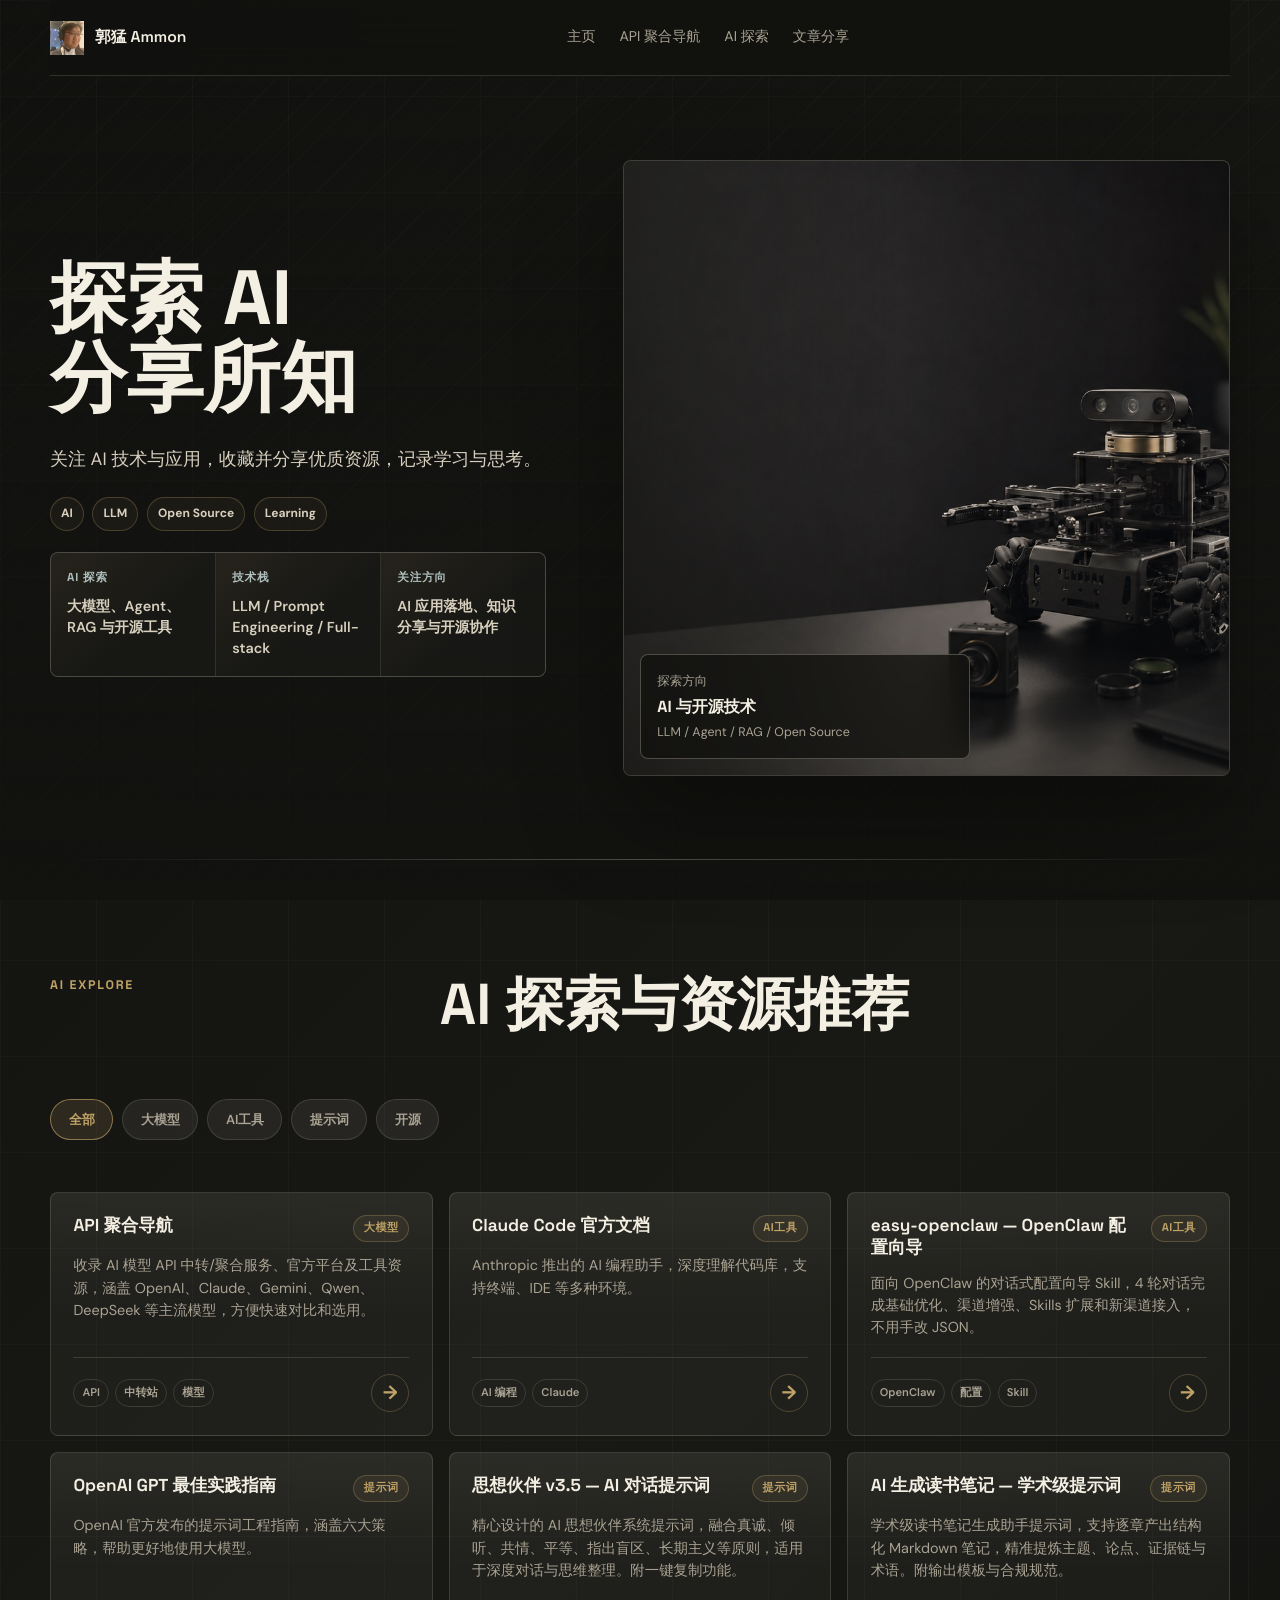
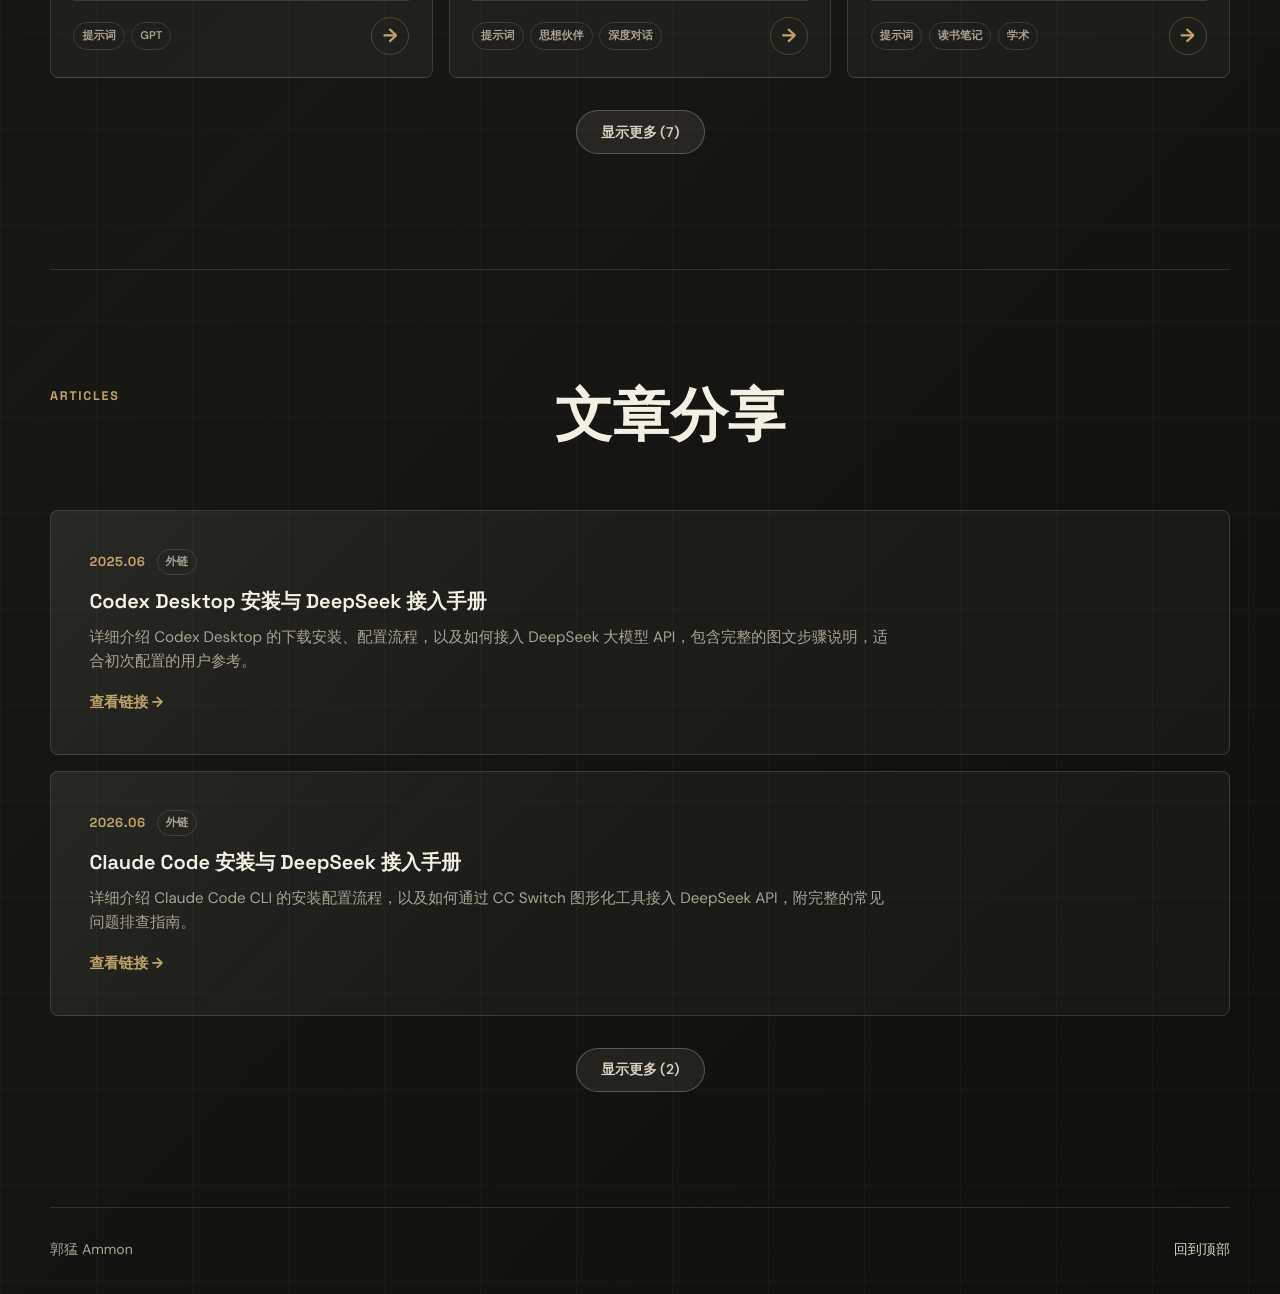
==== docs/index.html @ df8943c5 "初始提交：个人主页" ====
<!DOCTYPE html>
<html lang="zh-CN">

<head>
    <meta charset="UTF-8">
    <meta name="viewport" content="width=device-width, initial-scale=1.0">
    <title>个人主页 | AI 探索与文章分享</title>
    <meta name="description" content="个人主页，分享 AI 探索与文章。">
    <meta name="robots" content="index,follow">
    <link rel="icon" id="favicon" type="image/svg+xml" href="assets/avatar.svg">
    <link rel="preconnect" href="https://fonts.googleapis.com">
    <link rel="preconnect" href="https://fonts.gstatic.com" crossorigin>
    <link
        href="https://fonts.googleapis.com/css2?family=DM+Sans:wght@400;500;700&family=Space+Grotesk:wght@500;600;700&display=swap"
        rel="stylesheet">
    <link rel="stylesheet" href="css/custom.css">
</head>

<body>
    <span id="top" class="top-anchor" aria-hidden="true"></span>
    <div class="page-shell">
        <header class="site-header">
            <a class="brand" href="#top" aria-label="回到顶部">
                <img src="assets/avatar.jpg" alt="郭猛 Ammon" class="brand-avatar" width="34" height="34">
                <span data-i18n="brandName">郭猛 Ammon</span>
            </a>

            <nav class="desktop-nav" aria-label="主导航">
                <a href="#top" data-i18n="navHome">主页</a>
                <a href="api-hub.html" data-i18n="navAPI">API 聚合导航</a>
                <a href="#ai-explore" data-i18n="navAI">AI 探索</a>
                <a href="#articles" data-i18n="navArticles">文章分享</a>
            </nav>

            <div class="header-actions">
                <button class="menu-toggle" type="button" data-menu-toggle aria-label="打开菜单" aria-controls="mobile-menu"
                    aria-expanded="false">
                    <span></span>
                    <span></span>
                </button>
            </div>
        </header>

        <div class="mobile-menu" id="mobile-menu" data-mobile-menu>
            <a href="#top" data-i18n="navHome">主页</a>
            <a href="api-hub.html" data-i18n="navAPI">API 聚合导航</a>
            <a href="#ai-explore" data-i18n="navAI">AI 探索</a>
            <a href="#articles" data-i18n="navArticles">文章分享</a>
        </div>

        <main>
            <!-- Hero 抬头式自我介绍 -->
            <section class="hero section" aria-labelledby="hero-title">
                <div class="hero-copy reveal">
                    <h1 id="hero-title" data-i18n-lines="heroTitle">
                        <span>探索 AI</span>
                        <span>分享所知</span>
                    </h1>
                    <p class="hero-summary" data-i18n="heroSummary">
                        关注 AI 技术与应用，收藏并分享优质资源，记录学习与思考。
                    </p>
                    <div class="hero-tags" data-list="heroTags"></div>
                    <div class="hero-brief" aria-label="Profile highlights">
                        <div>
                            <span data-i18n="briefLabel1">AI 探索</span>
                            <strong data-i18n="briefValue1">大模型、Agent、RAG 与开源工具</strong>
                        </div>
                        <div>
                            <span data-i18n="briefLabel2">技术栈</span>
                            <strong data-i18n="briefValue2">LLM / Prompt Engineering / Full-stack</strong>
                        </div>
                        <div>
                            <span data-i18n="briefLabel3">关注方向</span>
                            <strong data-i18n="briefValue3">AI 应用落地、知识分享与开源协作</strong>
                        </div>
                    </div>
                </div>

                <div class="hero-visual reveal" aria-label="Hero visual">
                    <img src="assets/portfolio-hero.jpg" alt="Hero visual" class="hero-image" width="1672" height="941">
                    <div class="signal-panel">
                        <span data-i18n="signalRole">探索方向</span>
                        <strong data-i18n="signalTitle">AI 与开源技术</strong>
                        <small data-i18n="signalStack">LLM / Agent / RAG / Open Source</small>
                    </div>
                </div>
            </section>

            <!-- AI 探索 - 资源推荐 -->
            <section class="section ai-explore" id="ai-explore" aria-labelledby="ai-title">
                <div class="section-heading reveal">
                    <p data-i18n="aiKicker">AI Explore</p>
                    <h2 id="ai-title" data-i18n="aiTitle">AI 探索与资源推荐</h2>
                </div>

                <!-- 分类筛选标签 -->
                <div class="filter-tabs reveal" data-filter-tabs></div>

                <!-- 资源卡片列表 -->
                <div class="resource-grid" data-resources></div>
                <div class="show-more-wrap" data-show-more-wrap>
                    <button class="show-more-btn" data-show-more data-i18n="showMore">显示更多</button>
                </div>
            </section>

            <!-- 文章分享 -->
            <section class="section articles" id="articles" aria-labelledby="articles-title">
                <div class="section-heading reveal">
                    <p data-i18n="articlesKicker">Articles</p>
                    <h2 id="articles-title" data-i18n="articlesTitle">文章分享</h2>
                </div>

                <div class="article-list" data-articles></div>
                <div class="show-more-wrap" data-articles-show-more-wrap>
                    <button class="show-more-btn" data-articles-show-more data-i18n="showMore">显示更多</button>
                </div>
            </section>
        </main>

        <footer class="site-footer section">
            <span data-i18n="footerName">个人主页</span>
            <a href="#top" data-i18n="footerTop">回到顶部</a>
        </footer>
    </div>

    <script src="js/main.js"></script>
</body>

</html>
---- docs/css/custom.css ----
/* ========== CSS 变量与基础 ========== */
:root {
    --bg: #11110f;
    --bg-soft: #181815;
    --surface: rgba(244, 239, 226, 0.07);
    --surface-strong: rgba(244, 239, 226, 0.12);
    --line: rgba(229, 221, 202, 0.15);
    --line-strong: rgba(229, 221, 202, 0.28);
    --text: #f4efe3;
    --muted: #aaa393;
    --soft: #d8d0be;
    --accent: #bfa267;
    --accent-green: #88b79f;
    --accent-blue: #aebfbd;
    --ink: #171713;
    --max: 1180px;
    --header: 76px;
    --radius: 8px;
    --font-heading: "Space Grotesk", -apple-system, BlinkMacSystemFont, "Segoe UI", sans-serif;
    --font-body: "DM Sans", -apple-system, BlinkMacSystemFont, "Segoe UI", sans-serif;
}

*,
*::before,
*::after {
    box-sizing: border-box;
}

html {
    scroll-behavior: smooth;
}

body {
    margin: 0;
    min-height: 100vh;
    background:
        linear-gradient(90deg, rgba(244, 239, 226, 0.026) 1px, transparent 1px) 0 0 / 96px 96px,
        linear-gradient(180deg, rgba(244, 239, 226, 0.018) 1px, transparent 1px) 0 0 / 96px 96px,
        linear-gradient(135deg, #11110f 0%, #181815 48%, #0f100e 100%);
    color: var(--text);
    font-family: var(--font-body);
    font-size: 16px;
    line-height: 1.65;
    letter-spacing: 0;
    -webkit-font-smoothing: antialiased;
    text-rendering: geometricPrecision;
}

body::before {
    content: "";
    position: fixed;
    inset: 0;
    pointer-events: none;
    background:
        linear-gradient(180deg, rgba(17, 17, 15, 0.1), rgba(17, 17, 15, 0.8)),
        repeating-linear-gradient(135deg, transparent 0 17px, rgba(244, 239, 226, 0.018) 17px 18px);
    z-index: -1;
}

body.menu-open {
    overflow: hidden;
}

::selection {
    background: rgba(191, 162, 103, 0.34);
    color: var(--text);
}

a {
    color: inherit;
    text-decoration: none;
}

button {
    font: inherit;
}

.top-anchor {
    position: absolute;
    top: 0;
    left: 0;
    width: 1px;
    height: 1px;
    pointer-events: none;
}

.page-shell {
    width: min(100%, 1480px);
    margin: 0 auto;
}

/* ========== 页头导航 ========== */
.site-header {
    position: sticky;
    top: 0;
    z-index: 30;
    width: min(calc(100% - 32px), var(--max));
    height: var(--header);
    margin: 0 auto;
    display: flex;
    align-items: center;
    justify-content: space-between;
    background: rgba(17, 17, 15, 0.78);
    border-bottom: 1px solid var(--line);
    backdrop-filter: blur(18px);
    -webkit-backdrop-filter: blur(18px);
}

.brand,
.desktop-nav,
.header-actions {
    display: flex;
    align-items: center;
}

.brand {
    gap: 0.7rem;
    font-family: var(--font-heading);
    font-size: 0.98rem;
    font-weight: 600;
}

.desktop-nav {
    gap: 1.5rem;
    color: var(--muted);
    font-size: 0.88rem;
}

.desktop-nav a {
    transition: color 180ms ease;
}

.desktop-nav a:hover {
    color: var(--text);
}

.header-actions {
    gap: 0.65rem;
}

.lang-toggle,
.menu-toggle {
    width: 44px;
    height: 44px;
    min-width: 44px;
    border: 1px solid var(--line);
    border-radius: 50%;
    background: rgba(244, 239, 226, 0.06);
    color: var(--text);
    cursor: pointer;
}

a:focus-visible,
button:focus-visible {
    outline: 2px solid rgba(191, 162, 103, 0.7);
    outline-offset: 3px;
}

.lang-toggle {
    display: inline-flex;
    align-items: center;
    justify-content: center;
    padding: 0;
    font-size: 0.78rem;
    font-weight: 700;
}

.menu-toggle {
    display: none;
    align-items: center;
    justify-content: center;
    flex-direction: column;
    gap: 5px;
}

.menu-toggle span {
    width: 16px;
    height: 2px;
    background: var(--text);
    border-radius: 999px;
    transition: transform 180ms ease;
}

body.menu-open .menu-toggle span:first-child {
    transform: translateY(3.5px) rotate(45deg);
}

body.menu-open .menu-toggle span:last-child {
    transform: translateY(-3.5px) rotate(-45deg);
}

/* 移动菜单 */
.mobile-menu {
    position: fixed;
    top: calc(var(--header) + 8px);
    left: 16px;
    right: 16px;
    z-index: 40;
    display: none;
    grid-template-columns: 1fr;
    gap: 0.2rem;
    max-height: calc(100svh - var(--header) - 24px);
    overflow-y: auto;
    padding: 0.9rem;
    background: rgba(28, 28, 24, 0.96);
    border: 1px solid var(--line-strong);
    border-radius: var(--radius);
    backdrop-filter: blur(18px);
    -webkit-backdrop-filter: blur(18px);
}

.mobile-menu.active {
    display: grid;
}

.mobile-menu a {
    padding: 0.9rem 1rem;
    color: var(--soft);
    border-radius: 6px;
}

.mobile-menu a:hover {
    background: var(--surface);
}

/* ========== 通用布局 ========== */
.section {
    width: min(calc(100% - 32px), var(--max));
    margin: 0 auto;
}

.section-heading {
    display: grid;
    grid-template-columns: minmax(190px, 0.3fr) minmax(0, 0.7fr);
    gap: clamp(1.4rem, 4vw, 4rem);
    margin-bottom: clamp(2rem, 5vw, 4.2rem);
}

.section-heading h2 {
    max-width: 820px;
}

/* 文章分享标题右移 8 个字符 */
#articles-title {
    padding-left: 2em;
}

h1,
h2,
h3 {
    margin: 0;
    font-family: var(--font-heading);
    letter-spacing: 0;
    line-height: 1.04;
}

h1 {
    max-width: 760px;
    font-size: 4.8rem;
    font-weight: 700;
}

h1 span {
    display: block;
    overflow-wrap: anywhere;
}

h2 {
    font-size: 3.6rem;
    font-weight: 650;
}

h3 {
    font-size: 1.6rem;
    font-weight: 650;
}

/* ========== Hero 区块 ========== */
.hero {
    min-height: calc(100svh - var(--header) - 40px);
    display: grid;
    grid-template-columns: minmax(0, 0.72fr) minmax(420px, 0.88fr);
    gap: clamp(2rem, 6vw, 5.5rem);
    align-items: center;
    padding: clamp(1.8rem, 4vw, 3.4rem) 0 clamp(1.8rem, 4vw, 3.6rem);
    position: relative;
}

.hero::after {
    content: "";
    position: absolute;
    left: 0;
    right: 0;
    bottom: 0;
    height: 1px;
    background: linear-gradient(90deg, transparent, var(--line-strong), transparent);
}

.hero-copy {
    max-width: 660px;
}

.hero-name,
.section-heading p {
    margin: 0 0 1rem;
    color: var(--accent);
    font-family: var(--font-heading);
    font-size: 0.78rem;
    font-weight: 700;
    letter-spacing: 0.14em;
    text-transform: uppercase;
}

.hero-summary {
    max-width: 660px;
    margin: 1.65rem 0 0;
    color: var(--soft);
    font-size: 1.12rem;
}

.hero-tags {
    display: flex;
    flex-wrap: wrap;
    gap: 0.55rem;
    margin-top: 1.35rem;
}

.hero-tags span {
    padding: 0.38rem 0.62rem;
    border: 1px solid rgba(191, 162, 103, 0.28);
    border-radius: 999px;
    background: rgba(191, 162, 103, 0.055);
    color: var(--soft);
    font-size: 0.75rem;
    font-weight: 700;
}

/* Hero 三栏信息框 */
.hero-brief {
    display: grid;
    grid-template-columns: repeat(3, 1fr);
    gap: 1px;
    margin-top: 1.35rem;
    max-width: 720px;
    overflow: hidden;
    border: 1px solid var(--line);
    border-radius: var(--radius);
    background: var(--line);
}

.hero-brief div {
    min-height: 84px;
    padding: 1rem;
    background:
        linear-gradient(140deg, rgba(191, 162, 103, 0.085), transparent 58%),
        rgba(17, 17, 15, 0.78);
}

.hero-brief span,
.hero-brief strong {
    display: block;
}

.hero-brief span {
    color: var(--accent-blue);
    font-family: var(--font-heading);
    font-size: 0.72rem;
    font-weight: 700;
    letter-spacing: 0.08em;
    text-transform: uppercase;
}

.hero-brief strong {
    margin-top: 0.55rem;
    color: var(--soft);
    font-size: 0.9rem;
    font-weight: 600;
    line-height: 1.45;
}

/* Hero 右侧图片 */
.hero-visual {
    position: relative;
    min-height: clamp(430px, 48vw, 650px);
    overflow: hidden;
    border: 1px solid var(--line);
    border-radius: var(--radius);
    background: var(--surface);
    box-shadow: 0 40px 100px rgba(0, 0, 0, 0.34);
}

.hero-visual::before {
    content: "";
    position: absolute;
    inset: 0;
    z-index: 1;
    pointer-events: none;
    background:
        linear-gradient(90deg, rgba(17, 17, 15, 0.62), transparent 46%),
        linear-gradient(180deg, transparent 58%, rgba(17, 17, 15, 0.42));
}

.hero-image {
    display: block;
    width: 100%;
    height: 100%;
    min-height: inherit;
    object-fit: cover;
    filter: saturate(0.86) contrast(1.02);
}

.signal-panel {
    position: absolute;
    z-index: 2;
    left: 1rem;
    bottom: 1rem;
    width: min(76%, 330px);
    padding: 1rem;
    border-radius: var(--radius);
    border: 1px solid var(--line-strong);
    background: rgba(17, 17, 15, 0.78);
    backdrop-filter: blur(18px);
    -webkit-backdrop-filter: blur(18px);
}

.signal-panel span,
.signal-panel small {
    display: block;
    color: var(--muted);
    font-size: 0.78rem;
}

.signal-panel strong {
    display: block;
    margin: 0.1rem 0;
    font-family: var(--font-heading);
    font-size: 1rem;
}

/* ========== AI 探索区块 ========== */
.ai-explore,
.articles {
    padding: clamp(4.5rem, 9vw, 8rem) 0;
    border-bottom: 1px solid var(--line);
}

/* 分类筛选标签 */
.filter-tabs {
    display: flex;
    flex-wrap: wrap;
    gap: 0.55rem;
    margin-bottom: clamp(2rem, 4vw, 3.5rem);
}

.filter-tab {
    padding: 0.55rem 1.1rem;
    border: 1px solid var(--line);
    border-radius: 999px;
    background: var(--surface);
    color: var(--muted);
    font-size: 0.82rem;
    font-weight: 600;
    cursor: pointer;
    transition: all 180ms ease;
}

.filter-tab:hover {
    border-color: rgba(191, 162, 103, 0.4);
    color: var(--soft);
    background: rgba(191, 162, 103, 0.08);
}

.filter-tab.active {
    border-color: rgba(191, 162, 103, 0.65);
    background: rgba(191, 162, 103, 0.15);
    color: var(--accent);
}

/* 资源卡片网格 */
.resource-grid {
    display: grid;
    grid-template-columns: repeat(3, 1fr);
    gap: 1rem;
}

.empty-msg {
    grid-column: 1 / -1;
    text-align: center;
    color: var(--muted);
    padding: 3rem 0;
    font-size: 1.05rem;
}

/* 显示更多按钮 */
.show-more-wrap {
    display: flex;
    justify-content: center;
    margin-top: 2rem;
}

.show-more-btn {
    display: inline-flex;
    min-height: 44px;
    align-items: center;
    padding: 0 1.5rem;
    border: 1px solid var(--line-strong);
    border-radius: 999px;
    background: var(--surface);
    color: var(--soft);
    font-size: 0.88rem;
    font-weight: 600;
    cursor: pointer;
    transition: all 180ms ease;
}

.show-more-btn:hover {
    border-color: rgba(191, 162, 103, 0.5);
    background: rgba(191, 162, 103, 0.1);
    color: var(--accent);
}

/* 单个资源卡片 */
.resource-card {
    display: flex;
    flex-direction: column;
    padding: 1.4rem;
    border: 1px solid var(--line);
    border-radius: var(--radius);
    background:
        linear-gradient(180deg, rgba(244, 239, 226, 0.055), transparent 52%),
        rgba(244, 239, 226, 0.035);
    transition: transform 220ms ease, border-color 220ms ease, background 220ms ease;
}

.resource-card:hover {
    transform: translateY(-4px);
    border-color: rgba(191, 162, 103, 0.36);
    background: rgba(244, 239, 226, 0.07);
}

.resource-header {
    display: flex;
    align-items: flex-start;
    justify-content: space-between;
    gap: 0.8rem;
    margin-bottom: 0.8rem;
}

.resource-header h3 {
    font-size: 1.08rem;
    line-height: 1.3;
    flex: 1;
    min-width: 0;
}

.resource-category {
    flex-shrink: 0;
    padding: 0.22rem 0.6rem;
    border-radius: 999px;
    border: 1px solid rgba(191, 162, 103, 0.3);
    background: rgba(191, 162, 103, 0.08);
    color: var(--accent);
    font-size: 0.7rem;
    font-weight: 700;
    font-family: var(--font-heading);
    letter-spacing: 0.04em;
    text-transform: uppercase;
    white-space: nowrap;
}

.resource-card > p {
    flex: 1;
    margin: 0;
    color: var(--muted);
    font-size: 0.9rem;
    line-height: 1.55;
}

.resource-footer {
    display: flex;
    align-items: center;
    justify-content: space-between;
    gap: 0.8rem;
    margin-top: 1.1rem;
    padding-top: 1rem;
    border-top: 1px solid var(--line);
}

.resource-tags {
    display: flex;
    flex-wrap: wrap;
    gap: 0.4rem;
}

.resource-tags span {
    padding: 0.24rem 0.5rem;
    border: 1px solid var(--line);
    border-radius: 999px;
    color: var(--muted);
    font-size: 0.7rem;
    font-weight: 600;
}

.resource-link {
    display: inline-flex;
    align-items: center;
    justify-content: center;
    width: 38px;
    height: 38px;
    flex-shrink: 0;
    border: 1px solid rgba(191, 162, 103, 0.3);
    border-radius: 50%;
    color: var(--accent);
    font-size: 1.2rem;
    font-weight: 700;
    transition: all 180ms ease;
}

.resource-link:hover {
    border-color: var(--accent);
    background: rgba(191, 162, 103, 0.15);
    transform: translateX(2px);
}

/* ========== 文章分享区块 ========== */
.article-list {
    display: grid;
    gap: 1rem;
}

.article-card {
    padding: clamp(1.5rem, 3vw, 2.5rem);
    border: 1px solid var(--line);
    border-radius: var(--radius);
    background:
        linear-gradient(135deg, rgba(255, 255, 255, 0.04), transparent 42%),
        rgba(244, 239, 226, 0.035);
    transition: transform 220ms ease, border-color 220ms ease, background 220ms ease;
}

.article-card:hover {
    transform: translateY(-2px);
    border-color: rgba(191, 162, 103, 0.28);
    background: rgba(244, 239, 226, 0.055);
}

.article-meta {
    display: flex;
    align-items: center;
    gap: 0.7rem;
    margin-bottom: 0.8rem;
}

.article-meta time {
    color: var(--accent);
    font-family: var(--font-heading);
    font-size: 0.82rem;
    font-weight: 700;
    letter-spacing: 0.04em;
}

.article-badge {
    padding: 0.18rem 0.5rem;
    border-radius: 999px;
    border: 1px solid var(--line);
    color: var(--muted);
    font-size: 0.7rem;
    font-weight: 600;
}

.article-card h3 {
    font-size: 1.25rem;
    line-height: 1.3;
    margin-bottom: 0.7rem;
}

.article-summary {
    margin: 0;
    color: var(--muted);
    font-size: 0.95rem;
    line-height: 1.6;
    max-width: 800px;
}

/* 外链按钮 */
.article-link {
    display: inline-flex;
    margin-top: 1rem;
    color: var(--accent);
    font-weight: 700;
    font-size: 0.92rem;
    transition: color 180ms ease;
}

.article-link:hover {
    color: var(--text);
}

/* 展开阅读 */
.article-details {
    margin-top: 1rem;
    padding-top: 1rem;
    border-top: 1px solid var(--line);
}

.article-details summary {
    display: inline-flex;
    min-height: 42px;
    align-items: center;
    gap: 0.5rem;
    width: fit-content;
    padding: 0.6rem 1rem;
    border: 1px solid rgba(244, 239, 226, 0.78);
    border-radius: 999px;
    background: #f4efe3;
    box-shadow: 0 12px 26px rgba(0, 0, 0, 0.2), inset 0 -1px 0 rgba(23, 23, 19, 0.16);
    color: var(--ink);
    cursor: pointer;
    font-weight: 800;
    font-size: 0.88rem;
    list-style: none;
    transition: transform 180ms ease, background 180ms ease, box-shadow 180ms ease;
}

.article-details summary::-webkit-details-marker {
    display: none;
}

.article-details summary::marker {
    content: "";
}

.article-details summary::after {
    content: "+";
    display: inline-flex;
    width: 1.2rem;
    height: 1.2rem;
    align-items: center;
    justify-content: center;
    border-radius: 50%;
    background: rgba(23, 23, 19, 0.1);
    color: var(--ink);
    font-family: var(--font-heading);
    line-height: 1;
}

.article-details[open] summary::after {
    content: "-";
}

.article-details summary:hover {
    transform: translateY(-1px);
    background: #fff9ea;
    box-shadow: 0 16px 32px rgba(0, 0, 0, 0.26);
}

.article-content {
    margin-top: 1.2rem;
    padding: 1.2rem 1.4rem;
    border-left: 2px solid var(--accent);
    background: rgba(244, 239, 226, 0.03);
    border-radius: 0 var(--radius) var(--radius) 0;
}

.article-content p {
    margin: 0 0 0.8rem;
    color: var(--soft);
    font-size: 0.95rem;
    line-height: 1.7;
}

.article-content p:last-child {
    margin-bottom: 0;
}

/* ========== Footer ========== */
.site-footer {
    display: flex;
    min-height: 86px;
    align-items: center;
    justify-content: space-between;
    gap: 1rem;
    color: var(--muted);
    font-size: 0.88rem;
}

.site-footer a {
    color: var(--soft);
    transition: color 180ms ease;
}

.site-footer a:hover {
    color: var(--text);
}

/* ========== 滚动显示动画 ========== */
.reveal {
    opacity: 0;
    transform: translateY(18px);
    transition: opacity 700ms ease, transform 700ms ease;
}

.reveal.visible {
    opacity: 1;
    transform: translateY(0);
}

/* ========== 响应式 ========== */
@media (prefers-reduced-motion: reduce) {
    html {
        scroll-behavior: auto;
    }

    .reveal,
    .resource-card,
    .article-card,
    .resource-link,
    .desktop-nav a {
        transition: none;
    }
}

@media (max-width: 980px) {
    h1 {
        font-size: 3.85rem;
    }

    h2 {
        font-size: 2.75rem;
    }

    h3 {
        font-size: 1.38rem;
    }

    .desktop-nav {
        display: none;
    }

    .menu-toggle {
        display: flex;
    }

    .hero {
        grid-template-columns: 1fr;
        min-height: auto;
    }

    .hero-copy {
        padding-top: 1.5rem;
    }

    .hero-visual {
        min-height: 320px;
    }

    .hero-brief {
        grid-template-columns: 1fr;
        max-width: 620px;
    }

    .section-heading {
        grid-template-columns: 1fr;
    }

    .resource-grid {
        grid-template-columns: repeat(2, 1fr);
    }
}

@media (max-width: 640px) {
    :root {
        --header: 66px;
    }

    body {
        background:
            linear-gradient(90deg, rgba(244, 239, 226, 0.024) 1px, transparent 1px) 0 0 / 56px 56px,
            linear-gradient(180deg, rgba(244, 239, 226, 0.018) 1px, transparent 1px) 0 0 / 56px 56px,
            linear-gradient(135deg, #11110f 0%, #181815 52%, #0f100e 100%);
    }

    .site-header,
    .section {
        width: min(calc(100% - 24px), var(--max));
    }

    .brand span {
        max-width: 150px;
        overflow: hidden;
        white-space: nowrap;
        text-overflow: ellipsis;
    }

    .lang-toggle,
    .menu-toggle {
        width: 42px;
        height: 42px;
        min-width: 42px;
    }

    h1 {
        font-size: 2.82rem;
    }

    h2 {
        font-size: 2.15rem;
    }

    h3 {
        font-size: 1.22rem;
    }

    .hero-summary {
        font-size: 1rem;
    }

    .hero-brief {
        display: none;
    }

    .hero-visual {
        min-height: 240px;
    }

    .resource-grid {
        grid-template-columns: 1fr;
    }

    .resource-card,
    .article-card {
        padding: 1.15rem;
    }

    .article-content {
        padding: 1rem;
    }

    .filter-tabs {
        gap: 0.4rem;
    }

    .filter-tab {
        padding: 0.45rem 0.85rem;
        font-size: 0.76rem;
    }
}
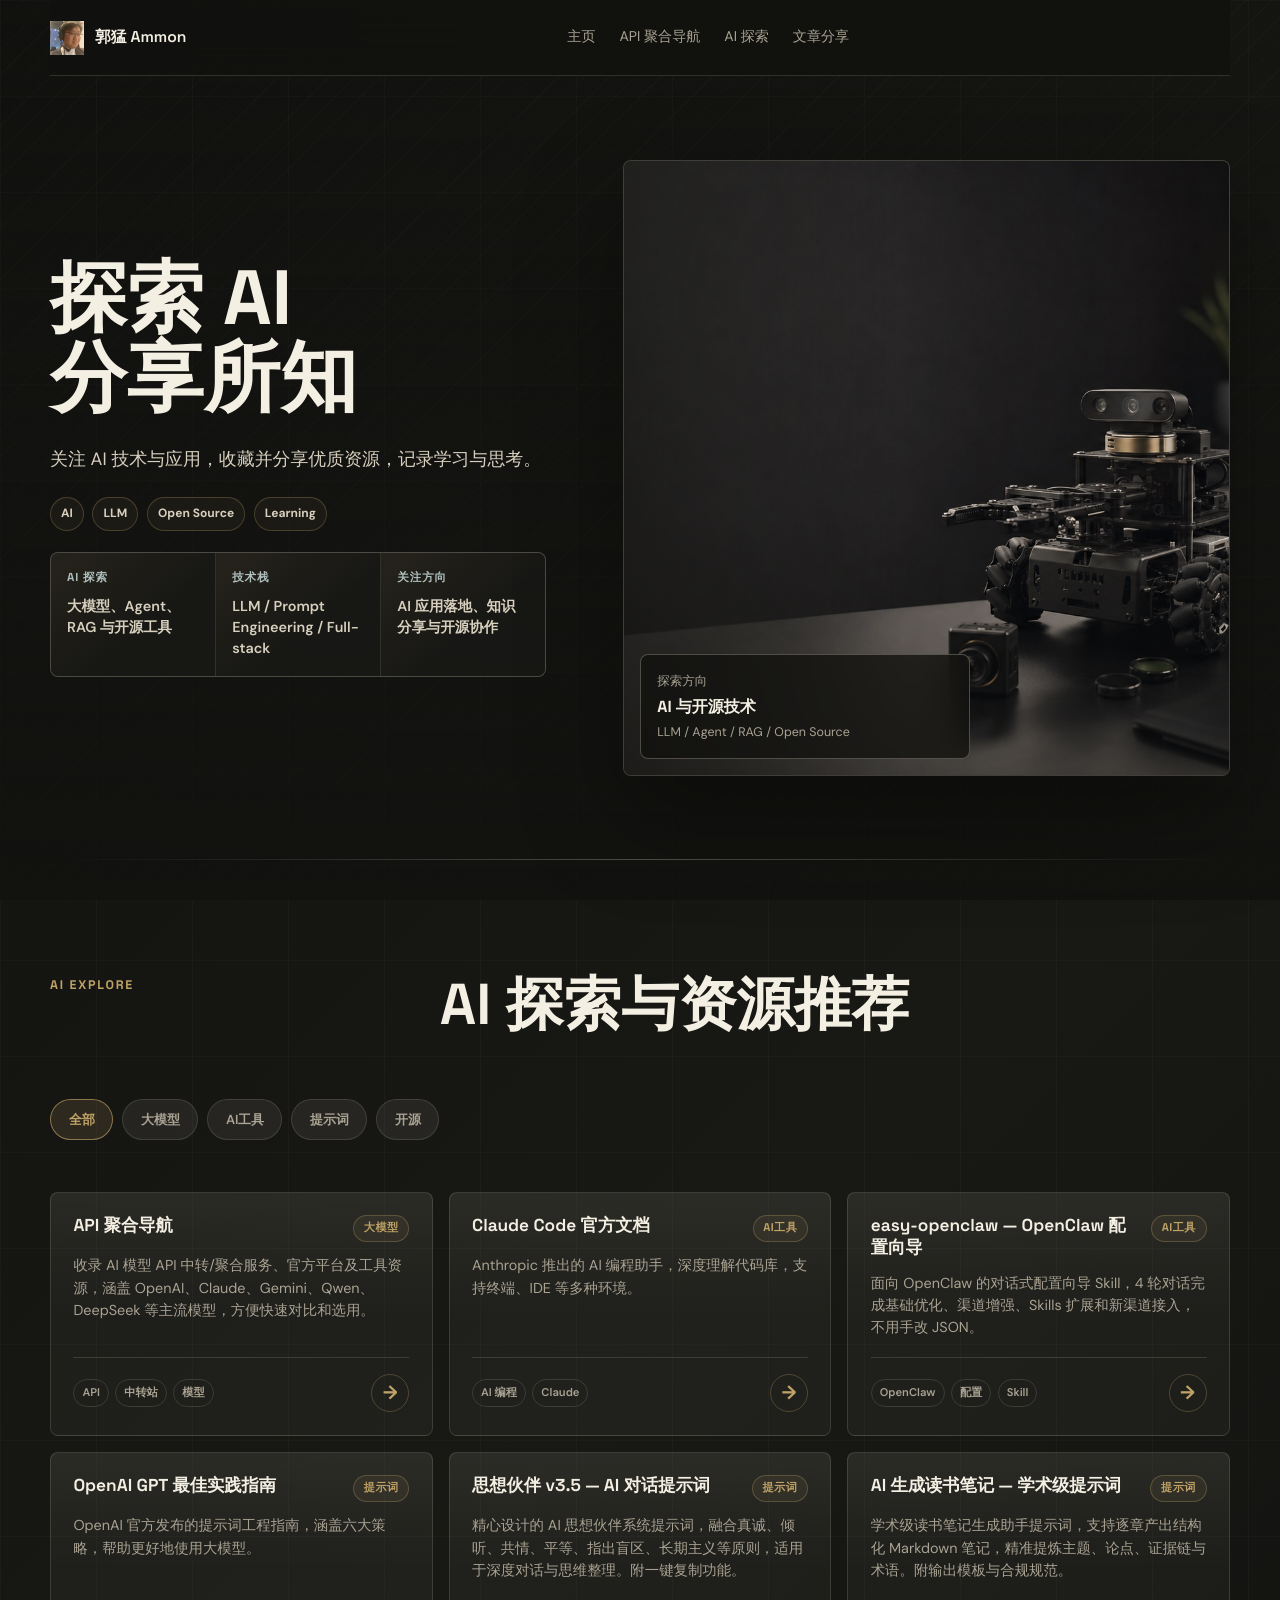
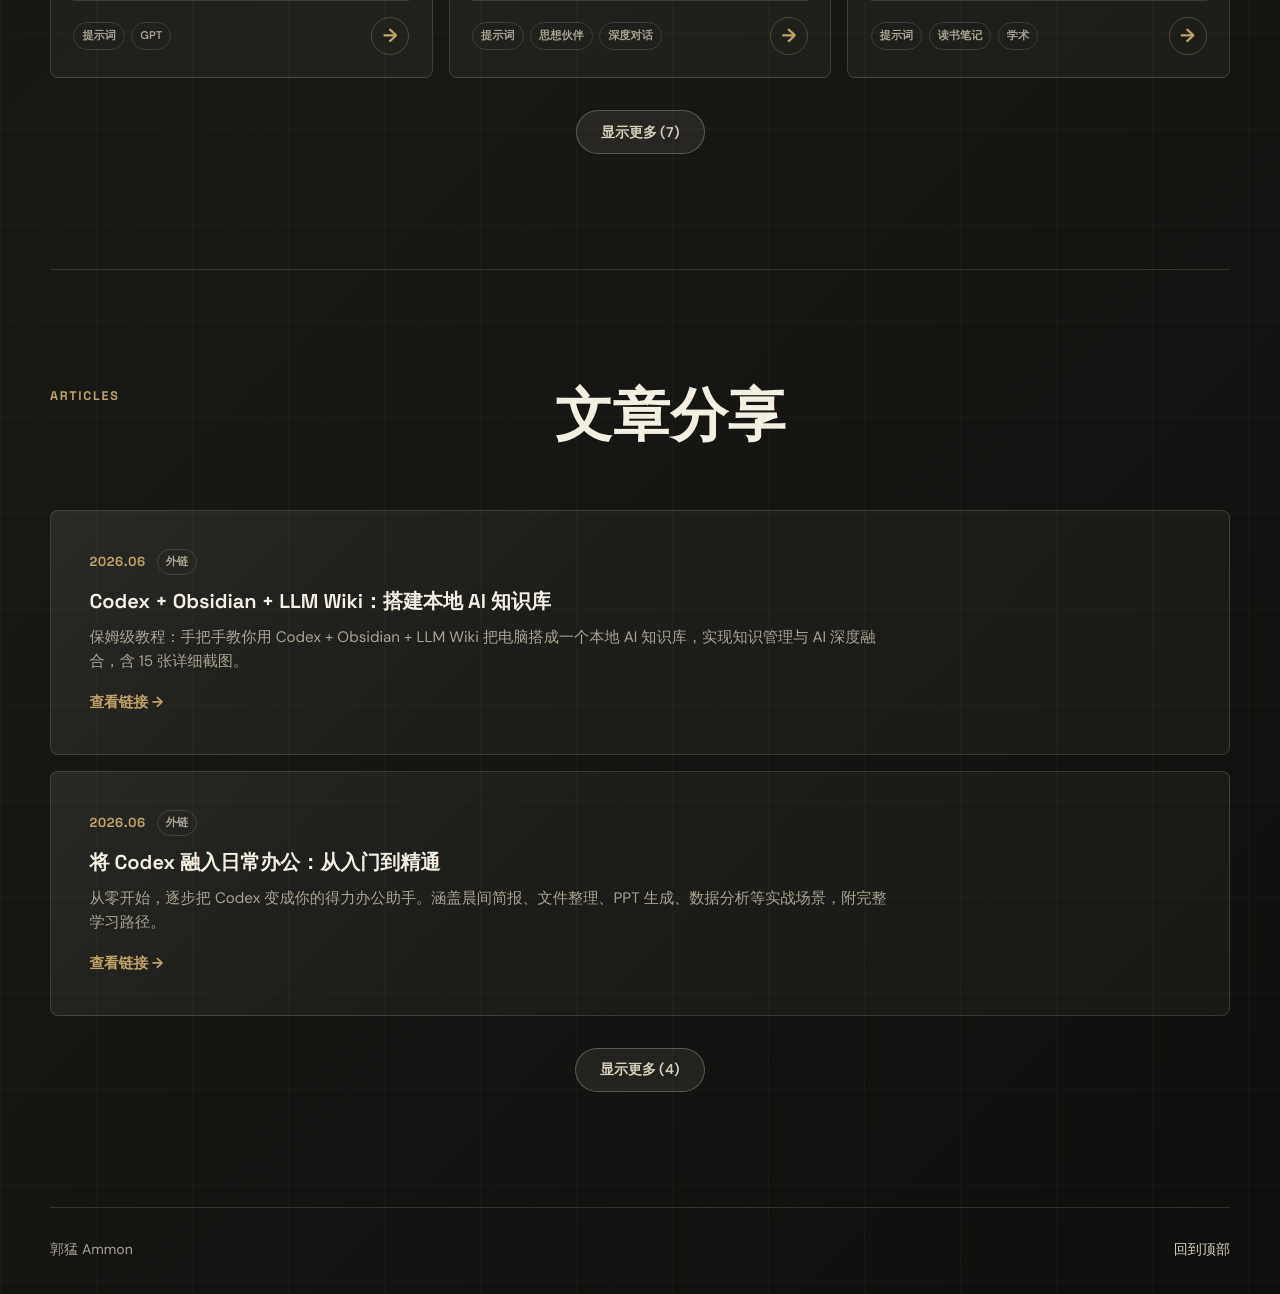
==== commit c1e68f86: "新增 Codex 办公指南和本地知识库两篇文章，修复刷新滚动位置" ====
--- a/docs/index.html
+++ b/docs/index.html
@@ -123,6 +123,7 @@
         </footer>
     </div>
 
+    <script>history.scrollRestoration = 'manual';</script>
     <script src="js/main.js"></script>
 </body>
 
